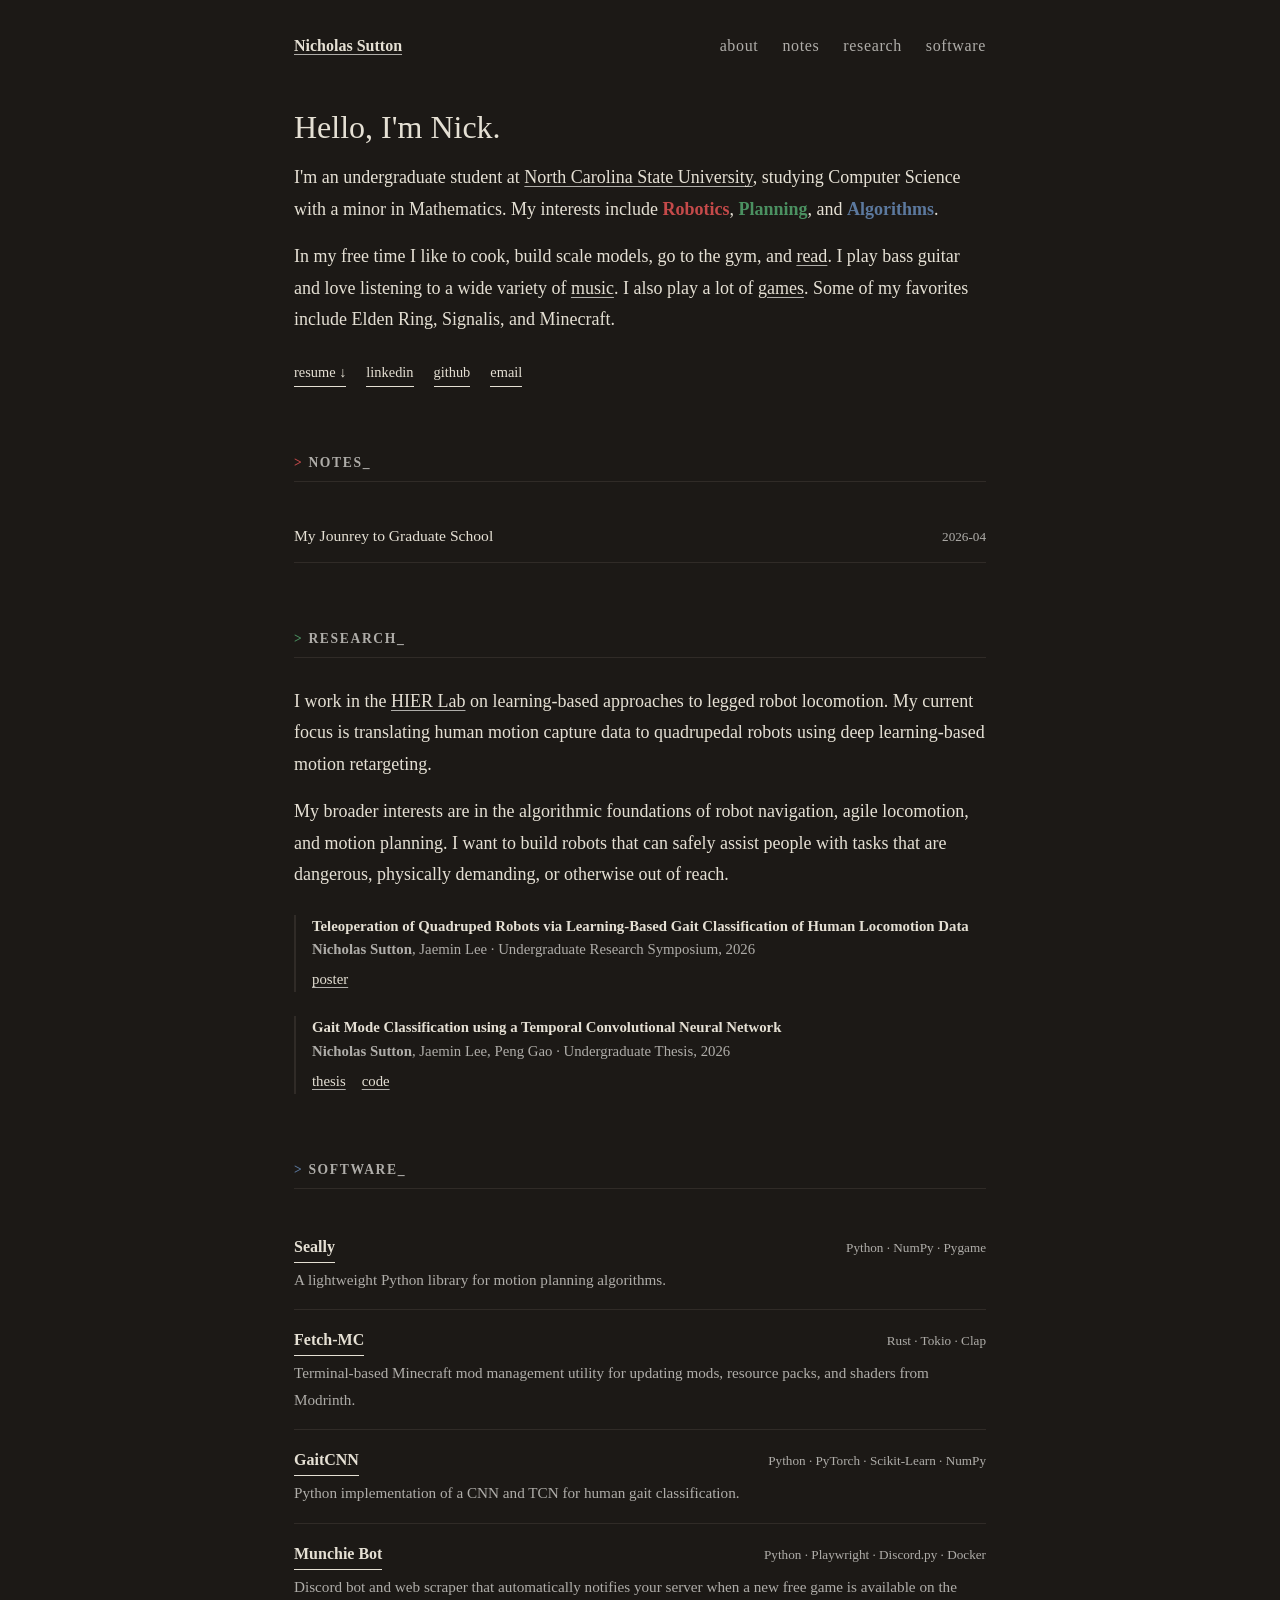
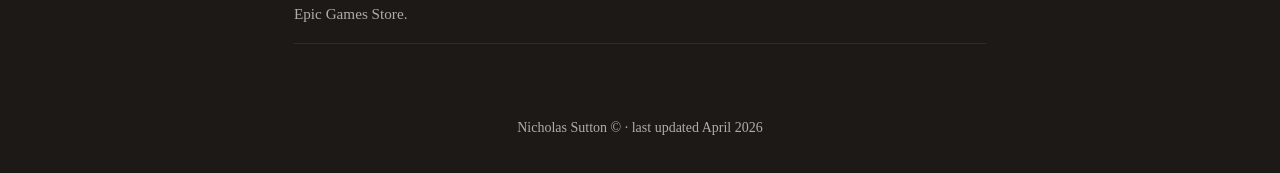
==== index.html @ 8d62212f "Updated poster link" ====
<!DOCTYPE html>
<html lang="en">
<head>
    <meta charset="UTF-8">
    <meta name="viewport" content="width=device-width, initial-scale=1.0">
    <title>Nicholas Sutton</title>
    <link rel="shortcut icon" type="image/x-icon" href="./assets/icons/favicon.ico" />
    <link rel="stylesheet" href="styles/styles.css">
</head>
<body>
    <!-- Hello Stranger -->
    <header>
        <nav>
            <a href="/" class="site-name">Nicholas Sutton</a>
            <div class="nav-links">
                <a href="#about" class=".nav-link-r">about</a>
                <a href="#notes">notes</a>
                <a href="#research">research</a>
                <a href="#software">software</a>
            </div>
        </nav>
    </header>

    <main>
        <section id="about">
            <div class="about-layout">
                <div class="about-text">
                    <h1>Hello, I'm Nick.</h1>
                    <p>I'm an undergraduate student at <a href="https://www.csc.ncsu.edu/">North Carolina State
                        University</a>, studying Computer Science with a minor in Mathematics. 
                        My interests include 
                        <span class="kw-r">Robotics</span>,
                        <span class="kw-g">Planning</span>, and
                        <span class="kw-b">Algorithms</span>.
                    </p>

                    <p>In my free time I like to cook, build scale models, go to the gym, and
                        <a href="https://www.goodreads.com/user/show/190561458-nicholas">read</a>. I play
                        bass guitar and love listening to a wide variety of
                        <a href="https://open.spotify.com/user/orange_oats?si=d898cb65fbd44dd7">music</a>. I also play
                        a lot of <a href="https://backloggd.com/u/Oats_/">games</a>. Some of my favorites include Elden Ring, Signalis, and Minecraft.
                    </p>

                    <div class="contact-row">
                        <a href="./assets/docs/nwsutton_resume.pdf" download="Nicholas_Sutton_Resume.pdf">resume ↓</a>
                        <a href="https://www.linkedin.com/in/nicholas-sutton13/" target="_blank">linkedin</a>
                        <a href="https://github.com/nick-Sutton" target="_blank">github</a>
                        <a href="mailto:nicksutton46@gmail.com">email</a>
                    </div>
                </div>

                <!-- I am Working on the Photo -->
                <!--<img src="assets/images/test.jpg" alt="Nick Image" class="headshot">-->

            </div>
        </section>

        <hr>

        <section id="notes">
            <h2><span class="kw-r">></span> Notes_</h2>
            <div class="post-list">
                <a href="/notes/grad.html" class="post">
                    <span class="post-title">My Jounrey to Graduate School</span>
                    <span class="post-date">2026-04</span>
                </a>
            </div>
        </section>

        <hr>

        <section id="research">
            <h2><span class="kw-g">></span> Research_</h2>

            <p>I work in the <a href="https://hier-robotics.github.io/">HIER Lab</a> on learning-based approaches
                to legged robot locomotion. My current focus is translating human motion capture data to quadrupedal
                robots using deep learning-based motion retargeting.</p>

            <p>My broader interests are in the algorithmic foundations of robot navigation, agile locomotion, and motion planning.
                I want to build robots that can safely assist people with tasks that are dangerous, physically demanding, or otherwise out
                of reach.</p>
            <div class="citation">
                <span class="cite-title">Teleoperation of Quadruped Robots via Learning-Based Gait Classification of Human Locomotion Data</span><br>
                <span class="cite-meta"><b>Nicholas Sutton</b>, Jaemin Lee · Undergraduate Research Symposium, 2026</span><br>
                <div class="cite-links">
                    <a href="assets/docs/nwsutton_poster.pdf" target="_blank">poster</a>
                </div>
            </div>
            <div class="citation">
                <span class="cite-title">Gait Mode Classification using a Temporal Convolutional Neural Network</span><br>
                <span class="cite-meta"><b>Nicholas Sutton</b>, Jaemin Lee, Peng Gao · Undergraduate Thesis, 2026</span><br>
                <div class="cite-links">
                    <a href="assets/docs/nwsutton_paper.pdf" target="_blank">thesis</a>
                    <a href="https://github.com/nick-Sutton/GaitCNN" target="_blank">code</a>
                </div>
            </div>
        </section>

        <hr>

        <section id="software">
            <h2><span class="kw-b">></span> Software_</h2>

            <div class="project-list">
                <div class="project">
                    <div class="project-header">
                        <a href="https://nick-sutton.github.io/Seally/" target="_blank" class="project-name">Seally</a>
                        <span class="project-tags">Python · NumPy · Pygame</span>
                    </div>
                    <p>A lightweight Python library for motion planning algorithms.</p>
                </div>

                <div class="project">
                    <div class="project-header">
                        <a href="https://github.com/nick-Sutton/fetch-mc" target="_blank" class="project-name">Fetch-MC</a>
                        <span class="project-tags">Rust · Tokio · Clap</span>
                    </div>
                    <p>Terminal-based Minecraft mod management utility for updating mods, resource packs, and shaders
                        from Modrinth.</p>
                </div>

                <div class="project">
                    <div class="project-header">
                        <a href="https://github.com/nick-Sutton/GaitCNN" target="_blank" class="project-name">GaitCNN</a>
                        <span class="project-tags">Python · PyTorch · Scikit-Learn · NumPy</span>
                    </div>
                    <p>Python implementation of a CNN and TCN for human gait classification.</p>
                </div>

                <div class="project">
                    <div class="project-header">
                        <a href="https://github.com/nick-Sutton/MunchieBot" target="_blank" class="project-name">Munchie Bot</a>
                        <span class="project-tags">Python · Playwright · Discord.py · Docker</span>
                    </div>
                    <p>Discord bot and web scraper that automatically notifies your server when a new free game
                        is available on the Epic Games Store.</p>
                </div>
            </div>
        </section>
    </main>

    <footer>
        <p>Nicholas Sutton © · last updated April 2026</p>
    </footer>
</body>
</html>
---- styles/styles.css ----
:root {
    /* -- light --
    --bg:      #faf8f2;
    --text:    #1c1c1a;
    --muted:   #6b6860;
    --accent:  #7a3b2e;
    --border:  #ddd9d0;
    */
    /* -- dark -- */
    --bg:      #1c1916;
    --text:    #e5e0d4;
    --muted:   #afada9;
    --accent:  #5f7185;  /* bluish grey */
    --border:  #302b27;

    --max-width: 740px;
}

*, *::before, *::after {
    box-sizing: border-box;
}

body {
    background-color: var(--bg);
    color: var(--text);
    font-family: Georgia, 'Times New Roman', serif;
    font-size: 18px;
    line-height: 1.75;
    max-width: var(--max-width);
    margin: 0 auto;
    padding: 0 1.5rem;
}

/* ── Links ── */
a {
    color: var(--text);
    font-weight: normal;
    text-decoration: underline;
    text-underline-offset: 3px;
    text-decoration-color: var(--muted);
}

a:hover {
    color: var(--accent);
    text-decoration-color: var(--accent);
}

/* ── Headings ── */
h1 {
    font-size: 2rem;
    font-weight: normal;
    line-height: 1.2;
    margin: 0 0 1rem;
}

h2 {
    font-size: 0.85rem;
    font-weight: bold;
    letter-spacing: 0.12em;
    text-transform: uppercase;
    color: var(--muted);
    border-bottom: 1px solid var(--border);
    padding-bottom: 0.4rem;
    margin: 0 0 1.75rem;
}

h3 {
    font-size: 1rem;
    font-weight: bold;
    margin: 2rem 0 1rem;
}

p {
    margin: 0 0 1rem;
}

ul {
    margin: 0.4rem 0 0;
    padding-left: 1.2rem;
}

li {
    margin-bottom: 0.35rem;
}

hr {
    border: none;
    margin: 2rem 0;
}

/* ── Nav ── */
header {
    padding: 2rem 0 1rem;
}

nav {
    display: flex;
    justify-content: space-between;
    align-items: baseline;
    flex-wrap: wrap;
    gap: 0.5rem 1rem;
}

.site-name {
    font-size: 1.0rem;
    font-weight: bold;
    font-family: Georgia, serif;
}

.nav-links {
    display: flex;
    gap: 1.5rem;
    flex-wrap: wrap;
}

.nav-links a {
    font-size: 1.0rem;
    color: var(--muted);
    text-decoration: none;
    letter-spacing: 0.04em;
}

.nav-links a[href="#about"]:hover    { color: #7a5c9e; } /* muted purple */
.nav-links a[href="#notes"]:hover    { color: #c54a4a; } /* red          */
.nav-links a[href="#research"]:hover { color: #4b9161; } /* green        */
.nav-links a[href="#software"]:hover { color: #5c799e; } /* blue         */

/* ── Keyword highlights ── */
.kw-r { color: #c54a4a; font-weight: bold; }
.kw-g { color: #4b9161; font-weight: bold; }
.kw-b { color: #5c799e; font-weight: bold; }

/* ── About ── */
#about {
    padding-top: 2rem;
    margin-bottom: 0;
}

.about-layout {
    display: flex;
    gap: 2.5rem;
    align-items: flex-start;
}

.about-text {
    flex: 1;
    min-width: 0;
}

.eyebrow {
    font-size: 0.8rem;
    letter-spacing: 0.1em;
    text-transform: uppercase;
    color: var(--muted);
    margin: 0 0 0.4rem;
}

.headshot {
    width: 180px;
    height: 180px;
    object-fit: cover;
    flex-shrink: 0;
    border: 1px solid var(--border);
}

@media (max-width: 540px) {
    .about-layout {
        flex-direction: column-reverse;
        gap: 1.5rem;
    }
    .headshot {
        width: 120px;
        height: 120px;
    }
}

/* ── Contact row ── */
.contact-row {
    display: flex;
    gap: 1.25rem;
    flex-wrap: wrap;
    margin-top: 1.5rem;
    font-size: 0.9rem;
}

.contact-row a {
    text-decoration: none;
    border-bottom: 1px solid var(--text);
    padding-bottom: 1px;
}

.contact-row a:hover {
    color: var(--accent);
    border-bottom-color: var(--accent);
}

/* ── Sections ── */
section {
    margin-bottom: 0;
}

/* ── Experience ── */
.entry {
    margin-bottom: 2rem;
}

.entry-header {
    display: flex;
    justify-content: space-between;
    align-items: baseline;
    gap: 1rem;
    flex-wrap: wrap;
}

.entry-title {
    font-weight: bold;
}

.entry-date {
    color: var(--muted);
    font-size: 0.875rem;
    white-space: nowrap;
}

.entry-org {
    color: var(--muted);
    font-size: 0.9rem;
    margin-bottom: 0.4rem;
}

.entry-org a {
    color: var(--muted);
    text-decoration-color: transparent;
}

.entry-org a:hover {
    color: var(--accent);
}

/* ── Publications ── */
.publication {
    padding-left: 1rem;
    border-left: 2px solid var(--border);
    margin-bottom: 2rem;
}

.pub-title {
    font-weight: bold;
    margin-bottom: 0.2rem;
}

.pub-authors {
    font-style: italic;
    color: var(--muted);
    font-size: 0.9rem;
    margin-bottom: 0.15rem;
}

.pub-venue {
    font-size: 0.875rem;
    color: var(--muted);
    margin-bottom: 0.75rem;
}

.pub-abstract {
    font-size: 0.925rem;
    margin-bottom: 0.5rem;
}

.pub-tags {
    font-size: 0.825rem;
    color: var(--muted);
    margin-bottom: 0.5rem;
    letter-spacing: 0.02em;
}

.pub-links {
    display: flex;
    gap: 1.25rem;
    font-size: 0.875rem;
}

/* ── Notes ── */
.section-note {
    color: var(--muted);
    font-size: 0.925rem;
    margin-bottom: 1.25rem;
    font-style: italic;
}

.post-list {
    display: flex;
    flex-direction: column;
}

.post {
    display: flex;
    justify-content: space-between;
    align-items: baseline;
    gap: 1rem;
    padding: 0.75rem 0;
    border-bottom: 1px solid var(--border);
    text-decoration: none;
    color: var(--text);
}

.post:first-child {
    border-top: 0px solid var(--border);
}

.post:hover .post-title {
    color: var(--accent);
}

.post-title {
    font-size: 0.975rem;
}

.post-date {
    color: var(--muted);
    font-size: 0.825rem;
    white-space: nowrap;
    flex-shrink: 0;
}

/* ── Research ── */
.citation {
    border-left: 2px solid var(--border);
    padding-left: 1rem;
    margin-top: 1.5rem;
    font-size: 0.925rem;
    line-height: 1.6;
}

.cite-title {
    font-weight: bold;
}

.cite-meta {
    color: var(--muted);
}

.cite-links {
    display: flex;
    gap: 1rem;
    margin-top: 0.4rem;
}

/* ── Software ── */
.project-list {
    display: flex;
    flex-direction: column;
}

.project {
    padding: 1rem 0;
    border-bottom: 1px solid var(--border);
}

.project:first-child {
    border-top: 0px solid var(--border);
}

.project-header {
    display: flex;
    justify-content: space-between;
    align-items: baseline;
    gap: 1rem;
    flex-wrap: wrap;
    margin-bottom: 0.25rem;
}

.project-name {
    font-weight: bold;
    text-decoration: none;
    border-bottom: 1px solid var(--text);
    padding-bottom: 1px;
    font-size: 1rem;
}

.project-name:hover {
    color: var(--accent);
    border-bottom-color: var(--accent);
}

.project-tags {
    color: var(--muted);
    font-size: 0.825rem;
    white-space: nowrap;
}

@media (max-width: 480px) {
    .project-header {
        flex-direction: column;
        gap: 0.15rem;
    }
    .project-tags {
        white-space: normal;
    }
}

.project p {
    margin: 0;
    font-size: 0.95rem;
    color: var(--muted);
}

/* ── Footer ── */
footer {
    padding: 1.5rem 0 2rem;
    margin-top: 3rem;
    font-size: 0.875rem;
    color: var(--muted);
    text-align: center;
}

footer p {
    margin: 0;
}

footer a {
    color: var(--muted);
    text-decoration-color: transparent;
}

footer a:hover {
    color: var(--accent);
}
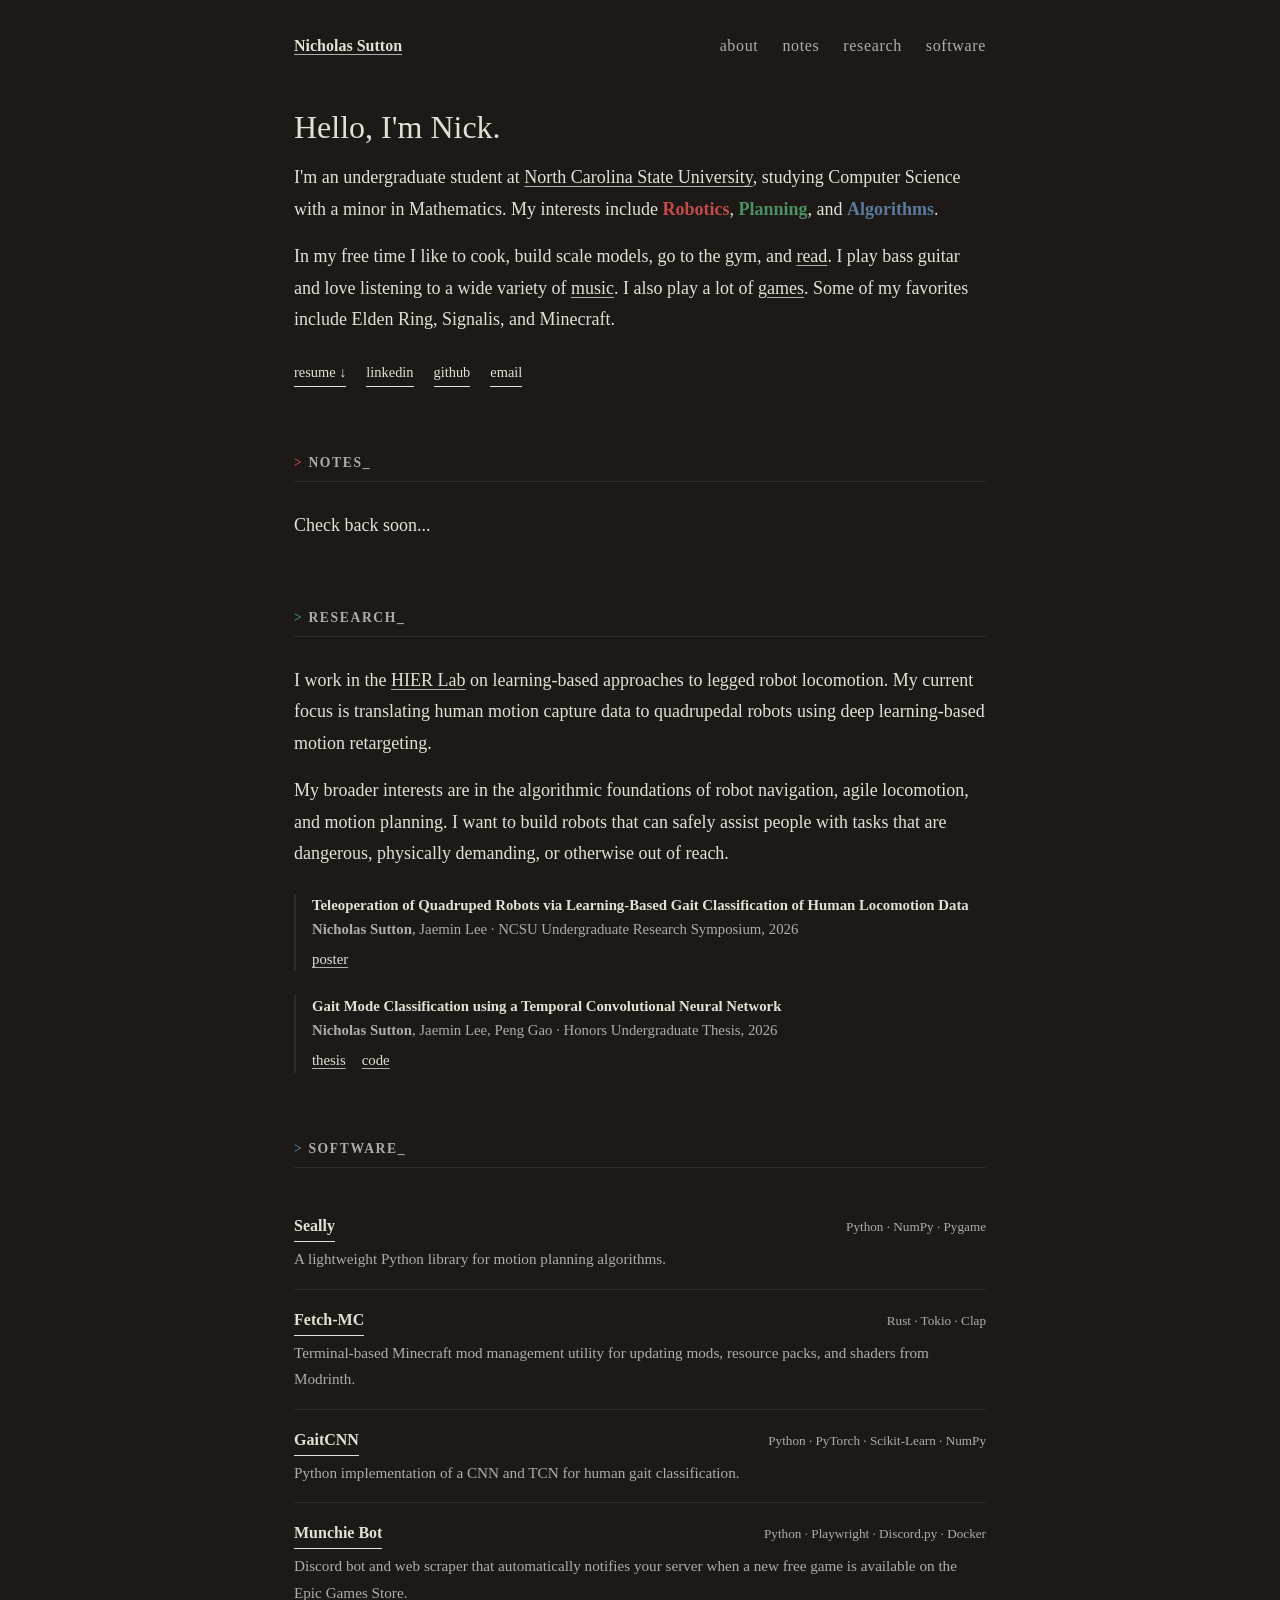
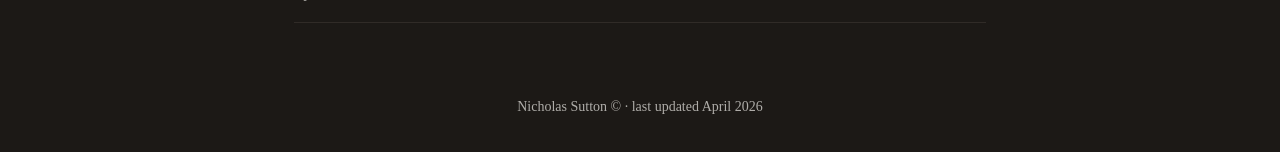
==== commit 229f4059: "hid notes" ====
--- a/index.html
+++ b/index.html
@@ -59,12 +59,15 @@
 
         <section id="notes">
             <h2><span class="kw-r">></span> Notes_</h2>
+            <P>Check back soon...</P>
+            <!--
             <div class="post-list">
                 <a href="/notes/grad.html" class="post">
                     <span class="post-title">My Jounrey to Graduate School</span>
                     <span class="post-date">2026-04</span>
                 </a>
             </div>
+            -->
         </section>
 
         <hr>
@@ -81,14 +84,14 @@
                 of reach.</p>
             <div class="citation">
                 <span class="cite-title">Teleoperation of Quadruped Robots via Learning-Based Gait Classification of Human Locomotion Data</span><br>
-                <span class="cite-meta"><b>Nicholas Sutton</b>, Jaemin Lee · Undergraduate Research Symposium, 2026</span><br>
+                <span class="cite-meta"><b>Nicholas Sutton</b>, Jaemin Lee · NCSU Undergraduate Research Symposium, 2026</span><br>
                 <div class="cite-links">
-                    <a href="assets/docs/nwsutton_poster.pdf" target="_blank">poster</a>
+                    <a href="" target="assets/docs/nwsutton_poster.pdf">poster</a>
                 </div>
             </div>
             <div class="citation">
                 <span class="cite-title">Gait Mode Classification using a Temporal Convolutional Neural Network</span><br>
-                <span class="cite-meta"><b>Nicholas Sutton</b>, Jaemin Lee, Peng Gao · Undergraduate Thesis, 2026</span><br>
+                <span class="cite-meta"><b>Nicholas Sutton</b>, Jaemin Lee, Peng Gao · Honors Undergraduate Thesis, 2026</span><br>
                 <div class="cite-links">
                     <a href="assets/docs/nwsutton_paper.pdf" target="_blank">thesis</a>
                     <a href="https://github.com/nick-Sutton/GaitCNN" target="_blank">code</a>
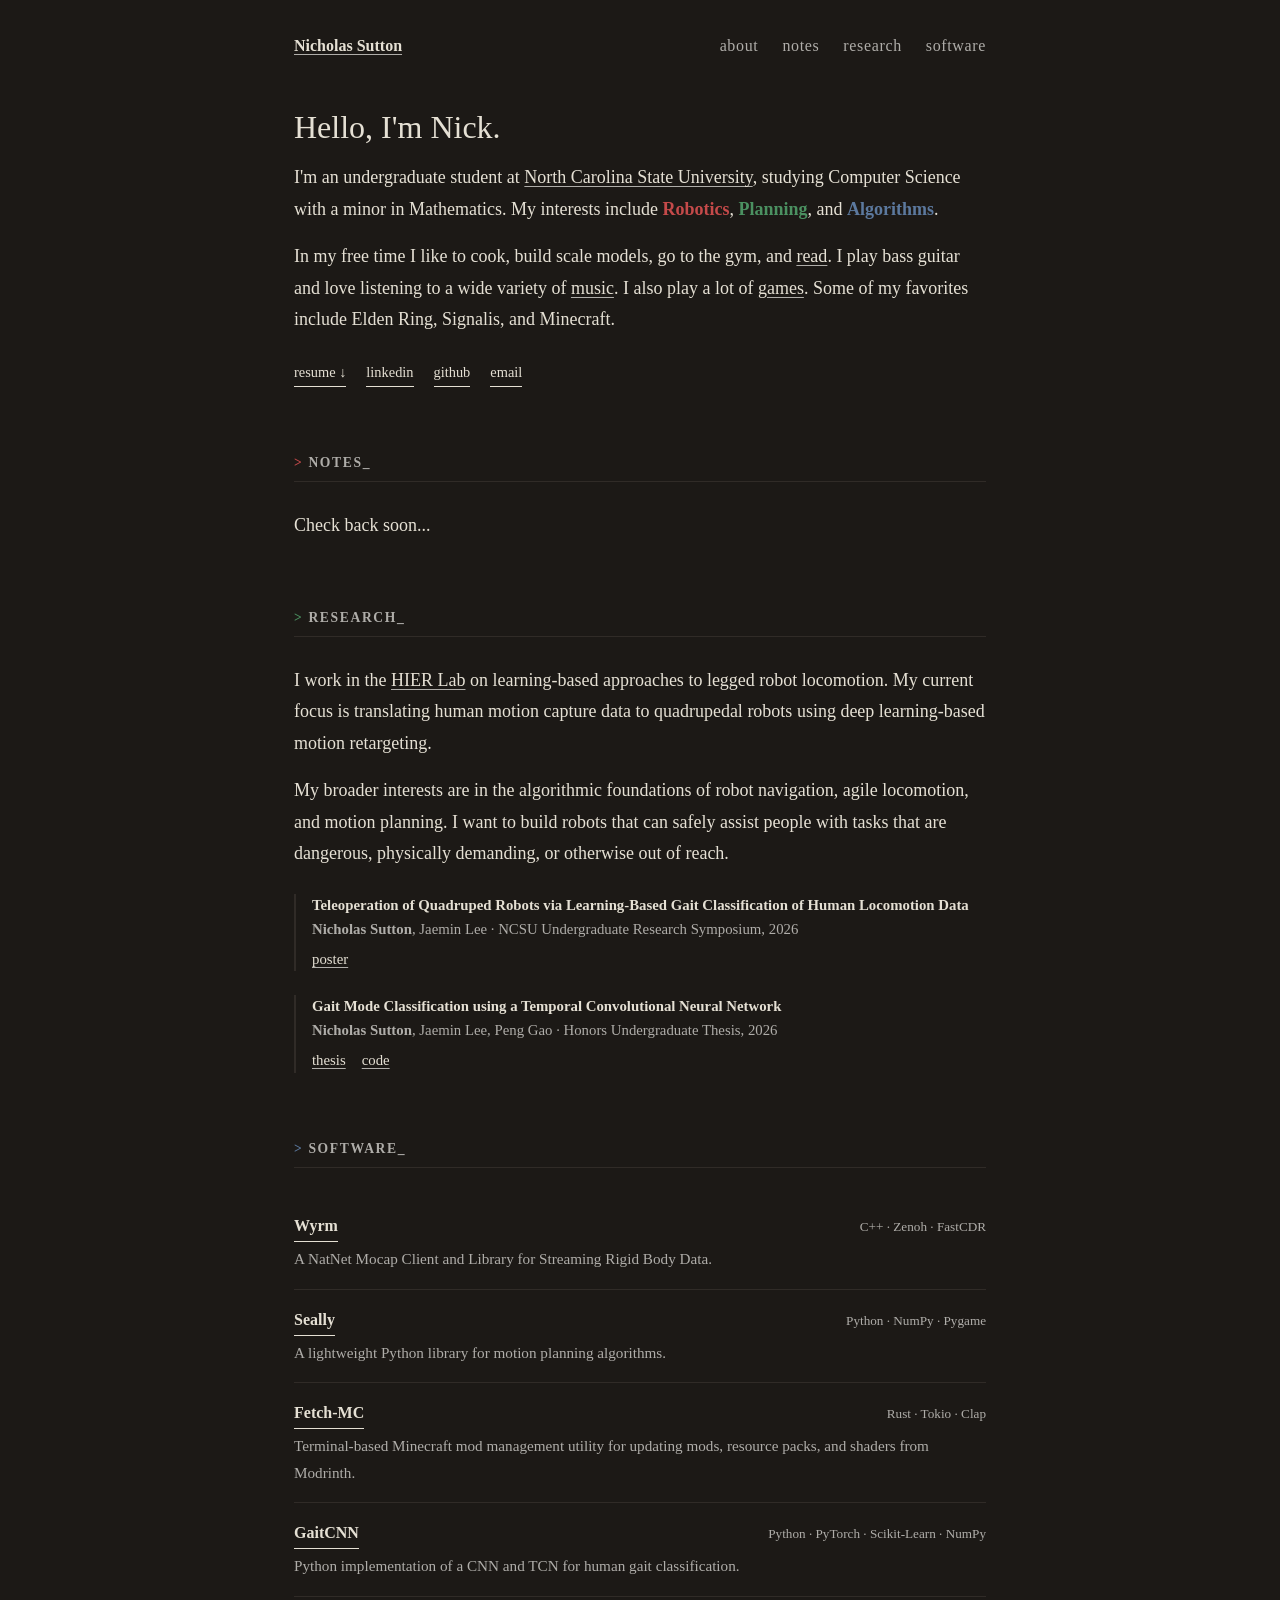
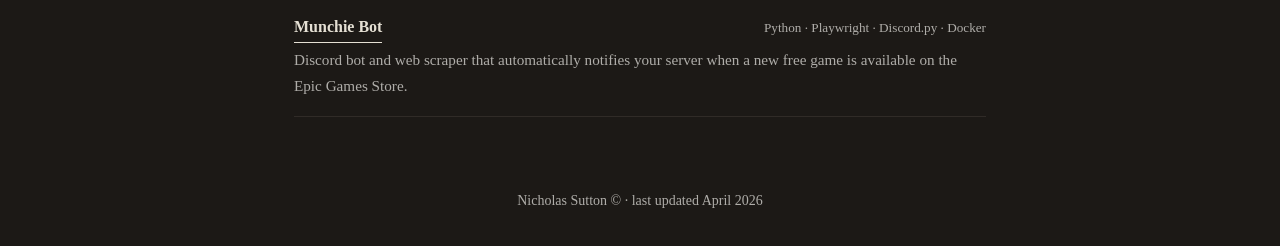
==== commit a5d0e982: "added wyrm" ====
--- a/index.html
+++ b/index.html
@@ -86,7 +86,7 @@
                 <span class="cite-title">Teleoperation of Quadruped Robots via Learning-Based Gait Classification of Human Locomotion Data</span><br>
                 <span class="cite-meta"><b>Nicholas Sutton</b>, Jaemin Lee · NCSU Undergraduate Research Symposium, 2026</span><br>
                 <div class="cite-links">
-                    <a href="" target="assets/docs/nwsutton_poster.pdf">poster</a>
+                    <a href="assets/docs/nwsutton_poster.pdf" target="_blank">poster</a>
                 </div>
             </div>
             <div class="citation">
@@ -105,6 +105,15 @@
             <h2><span class="kw-b">></span> Software_</h2>
 
             <div class="project-list">
+
+                <div class="project">
+                    <div class="project-header">
+                        <a href="https://nick-sutton.github.io/wyrm/" target="_blank" class="project-name">Wyrm</a>
+                        <span class="project-tags">C++ · Zenoh · FastCDR</span>
+                    </div>
+                    <p>A NatNet Mocap Client and Library for Streaming Rigid Body Data.</p>
+                </div>
+
                 <div class="project">
                     <div class="project-header">
                         <a href="https://nick-sutton.github.io/Seally/" target="_blank" class="project-name">Seally</a>
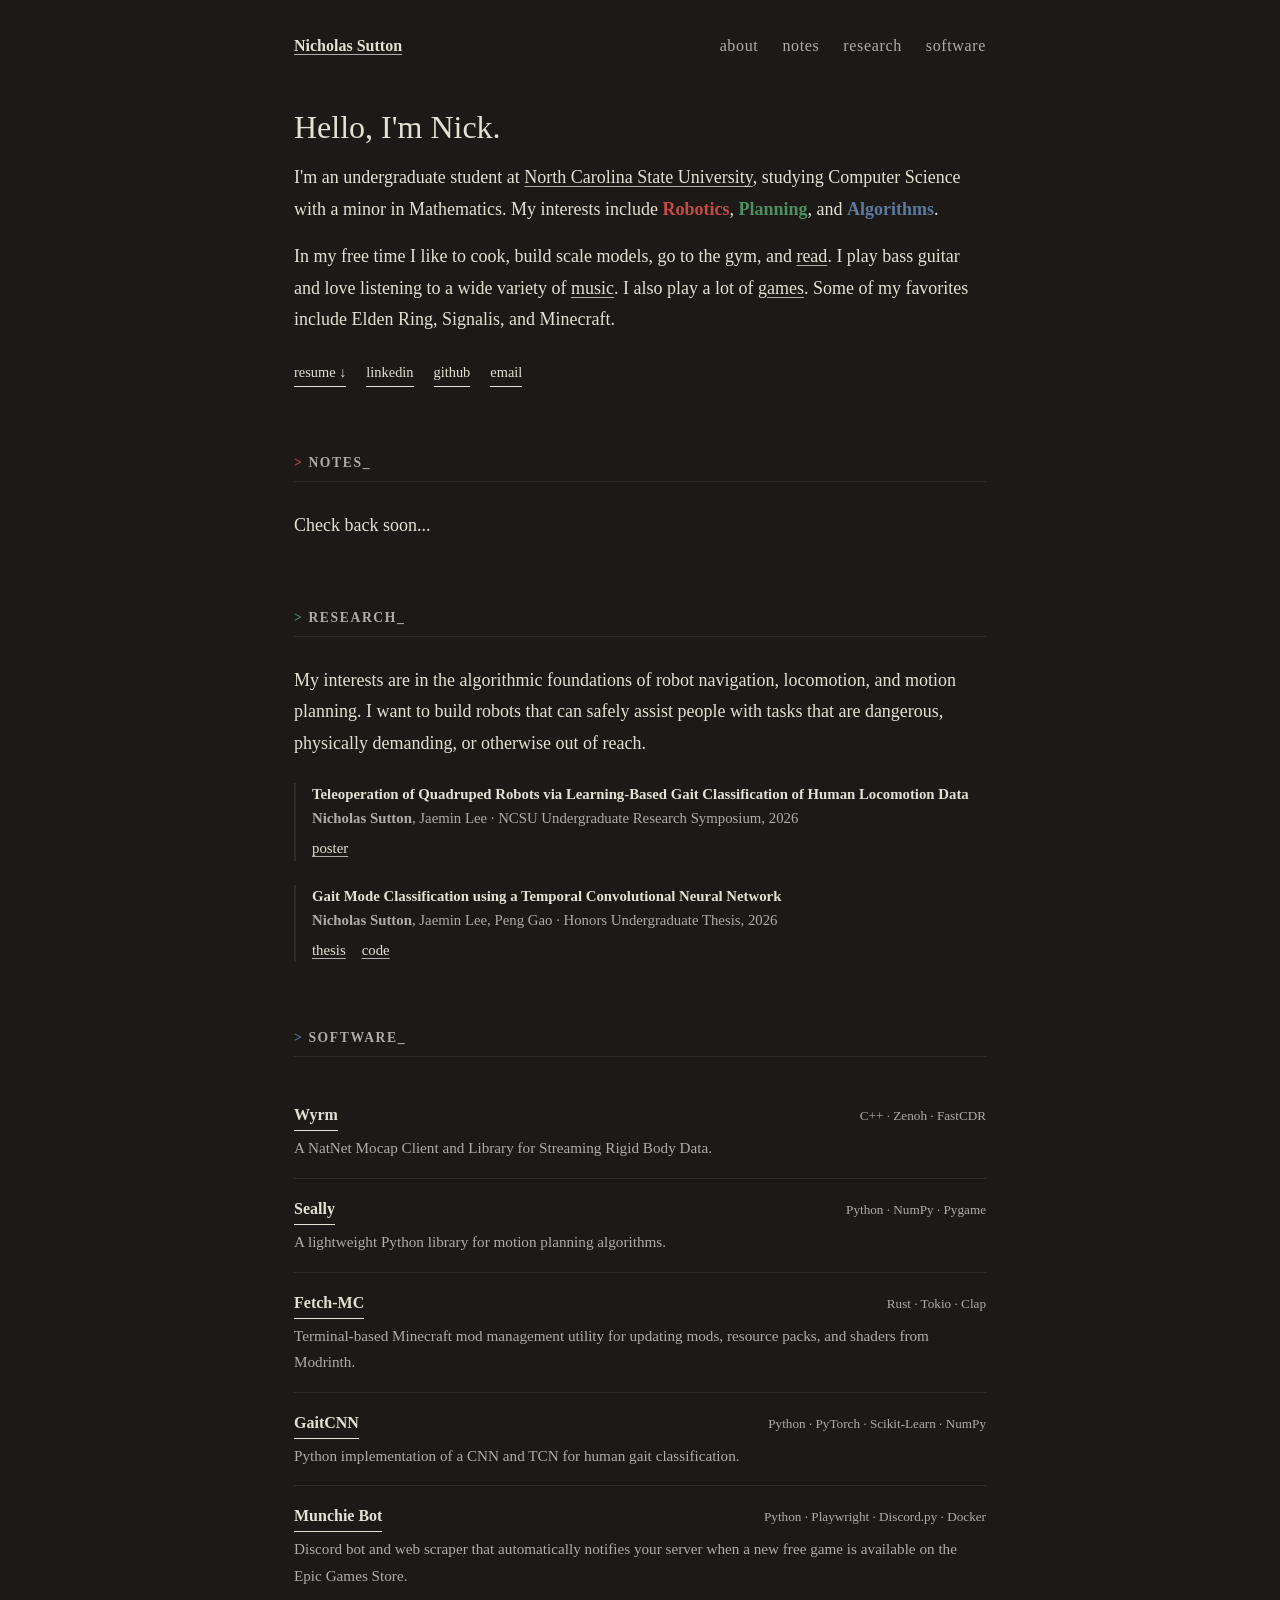
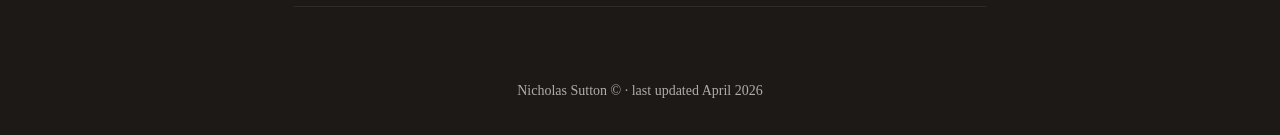
==== commit 46bea781: "removed hier section" ====
--- a/index.html
+++ b/index.html
@@ -43,7 +43,7 @@
 
                     <div class="contact-row">
                         <a href="./assets/docs/nwsutton_resume.pdf" download="Nicholas_Sutton_Resume.pdf">resume ↓</a>
-                        <a href="https://www.linkedin.com/in/nicholas-sutton13/" target="_blank">linkedin</a>
+                        <a href="https://www.linkedin.com/in/nwsutton/" target="_blank">linkedin</a>
                         <a href="https://github.com/nick-Sutton" target="_blank">github</a>
                         <a href="mailto:nicksutton46@gmail.com">email</a>
                     </div>
@@ -74,12 +74,7 @@
 
         <section id="research">
             <h2><span class="kw-g">></span> Research_</h2>
-
-            <p>I work in the <a href="https://hier-robotics.github.io/">HIER Lab</a> on learning-based approaches
-                to legged robot locomotion. My current focus is translating human motion capture data to quadrupedal
-                robots using deep learning-based motion retargeting.</p>
-
-            <p>My broader interests are in the algorithmic foundations of robot navigation, agile locomotion, and motion planning.
+            <p>My interests are in the algorithmic foundations of robot navigation, locomotion, and motion planning.
                 I want to build robots that can safely assist people with tasks that are dangerous, physically demanding, or otherwise out
                 of reach.</p>
             <div class="citation">
@@ -108,7 +103,7 @@
 
                 <div class="project">
                     <div class="project-header">
-                        <a href="https://nick-sutton.github.io/wyrm/" target="_blank" class="project-name">Wyrm</a>
+                        <a href="https://github.com/nick-Sutton/wyrm" target="_blank" class="project-name">Wyrm</a>
                         <span class="project-tags">C++ · Zenoh · FastCDR</span>
                     </div>
                     <p>A NatNet Mocap Client and Library for Streaming Rigid Body Data.</p>
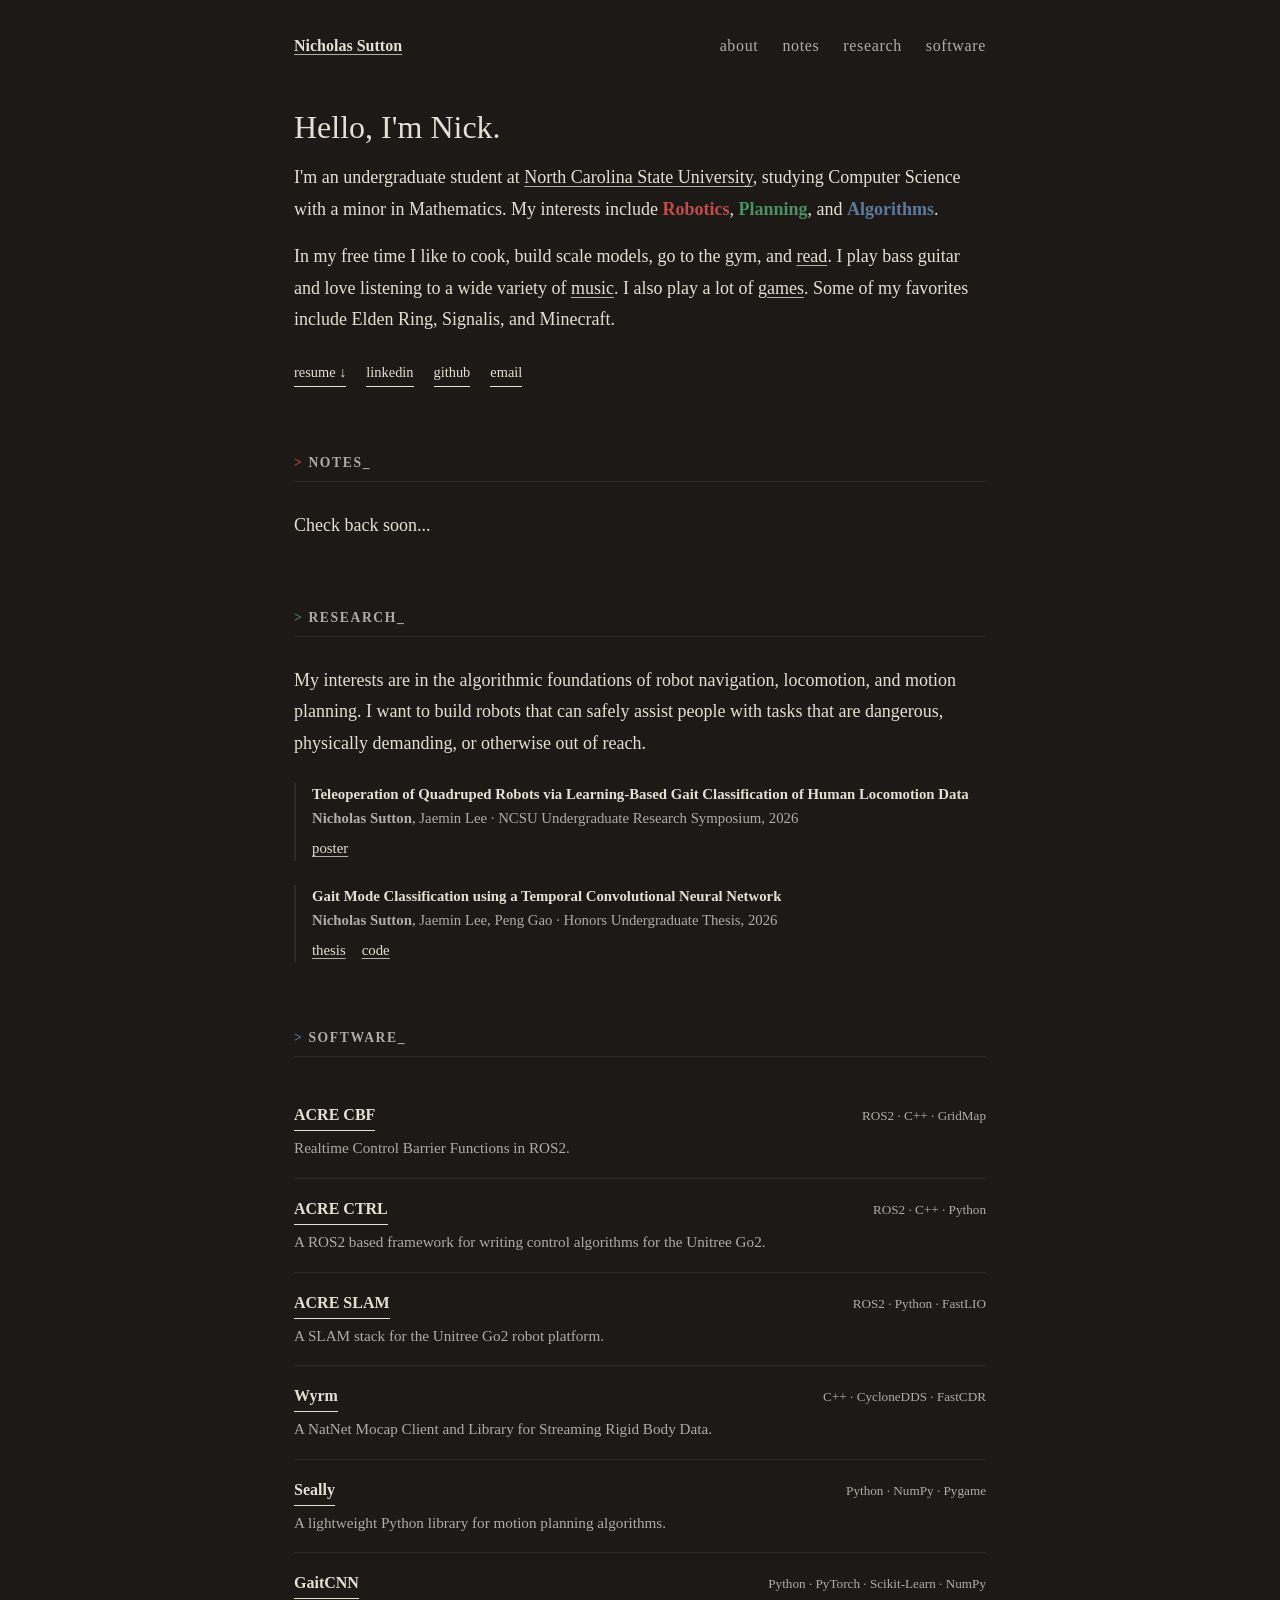
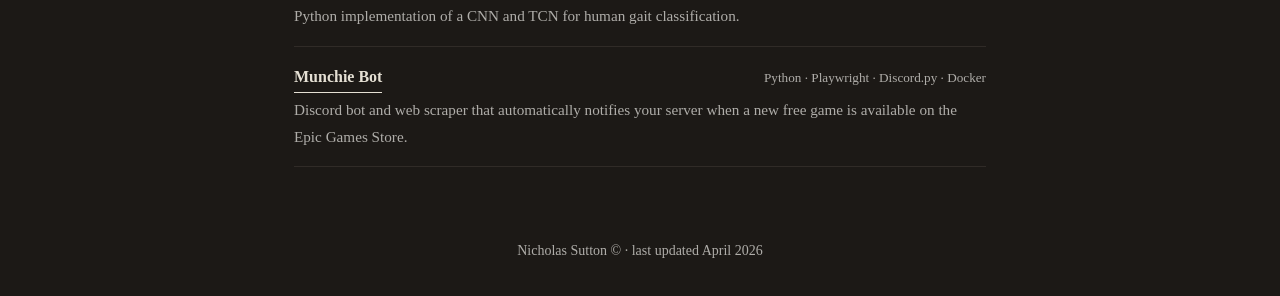
==== commit cf7cde29: "added new software" ====
--- a/index.html
+++ b/index.html
@@ -103,8 +103,32 @@
 
                 <div class="project">
                     <div class="project-header">
+                        <a href="https://github.com/ACRE-Lab-NCSU/acre_cbf" target="_blank" class="project-name">ACRE CBF</a>
+                        <span class="project-tags">ROS2 · C++ · GridMap</span>
+                    </div>
+                    <p>Realtime Control Barrier Functions in ROS2.</p>
+                </div>
+
+                <div class="project">
+                    <div class="project-header">
+                        <a href="https://github.com/ACRE-Lab-NCSU/acre_ctrl" target="_blank" class="project-name">ACRE CTRL</a>
+                        <span class="project-tags">ROS2 · C++ · Python</span>
+                    </div>
+                    <p>A ROS2 based framework for writing control algorithms for the Unitree Go2.</p>
+                </div>
+
+                <div class="project">
+                    <div class="project-header">
+                        <a href="https://github.com/ACRE-Lab-NCSU/acre_slam" target="_blank" class="project-name">ACRE SLAM</a>
+                        <span class="project-tags">ROS2 · Python · FastLIO</span>
+                    </div>
+                    <p>A SLAM stack for the Unitree Go2 robot platform.</p>
+                </div>
+
+                <div class="project">
+                    <div class="project-header">
                         <a href="https://github.com/nick-Sutton/wyrm" target="_blank" class="project-name">Wyrm</a>
-                        <span class="project-tags">C++ · Zenoh · FastCDR</span>
+                        <span class="project-tags">C++ · CycloneDDS · FastCDR</span>
                     </div>
                     <p>A NatNet Mocap Client and Library for Streaming Rigid Body Data.</p>
                 </div>
@@ -115,15 +139,6 @@
                         <span class="project-tags">Python · NumPy · Pygame</span>
                     </div>
                     <p>A lightweight Python library for motion planning algorithms.</p>
-                </div>
-
-                <div class="project">
-                    <div class="project-header">
-                        <a href="https://github.com/nick-Sutton/fetch-mc" target="_blank" class="project-name">Fetch-MC</a>
-                        <span class="project-tags">Rust · Tokio · Clap</span>
-                    </div>
-                    <p>Terminal-based Minecraft mod management utility for updating mods, resource packs, and shaders
-                        from Modrinth.</p>
                 </div>
 
                 <div class="project">
